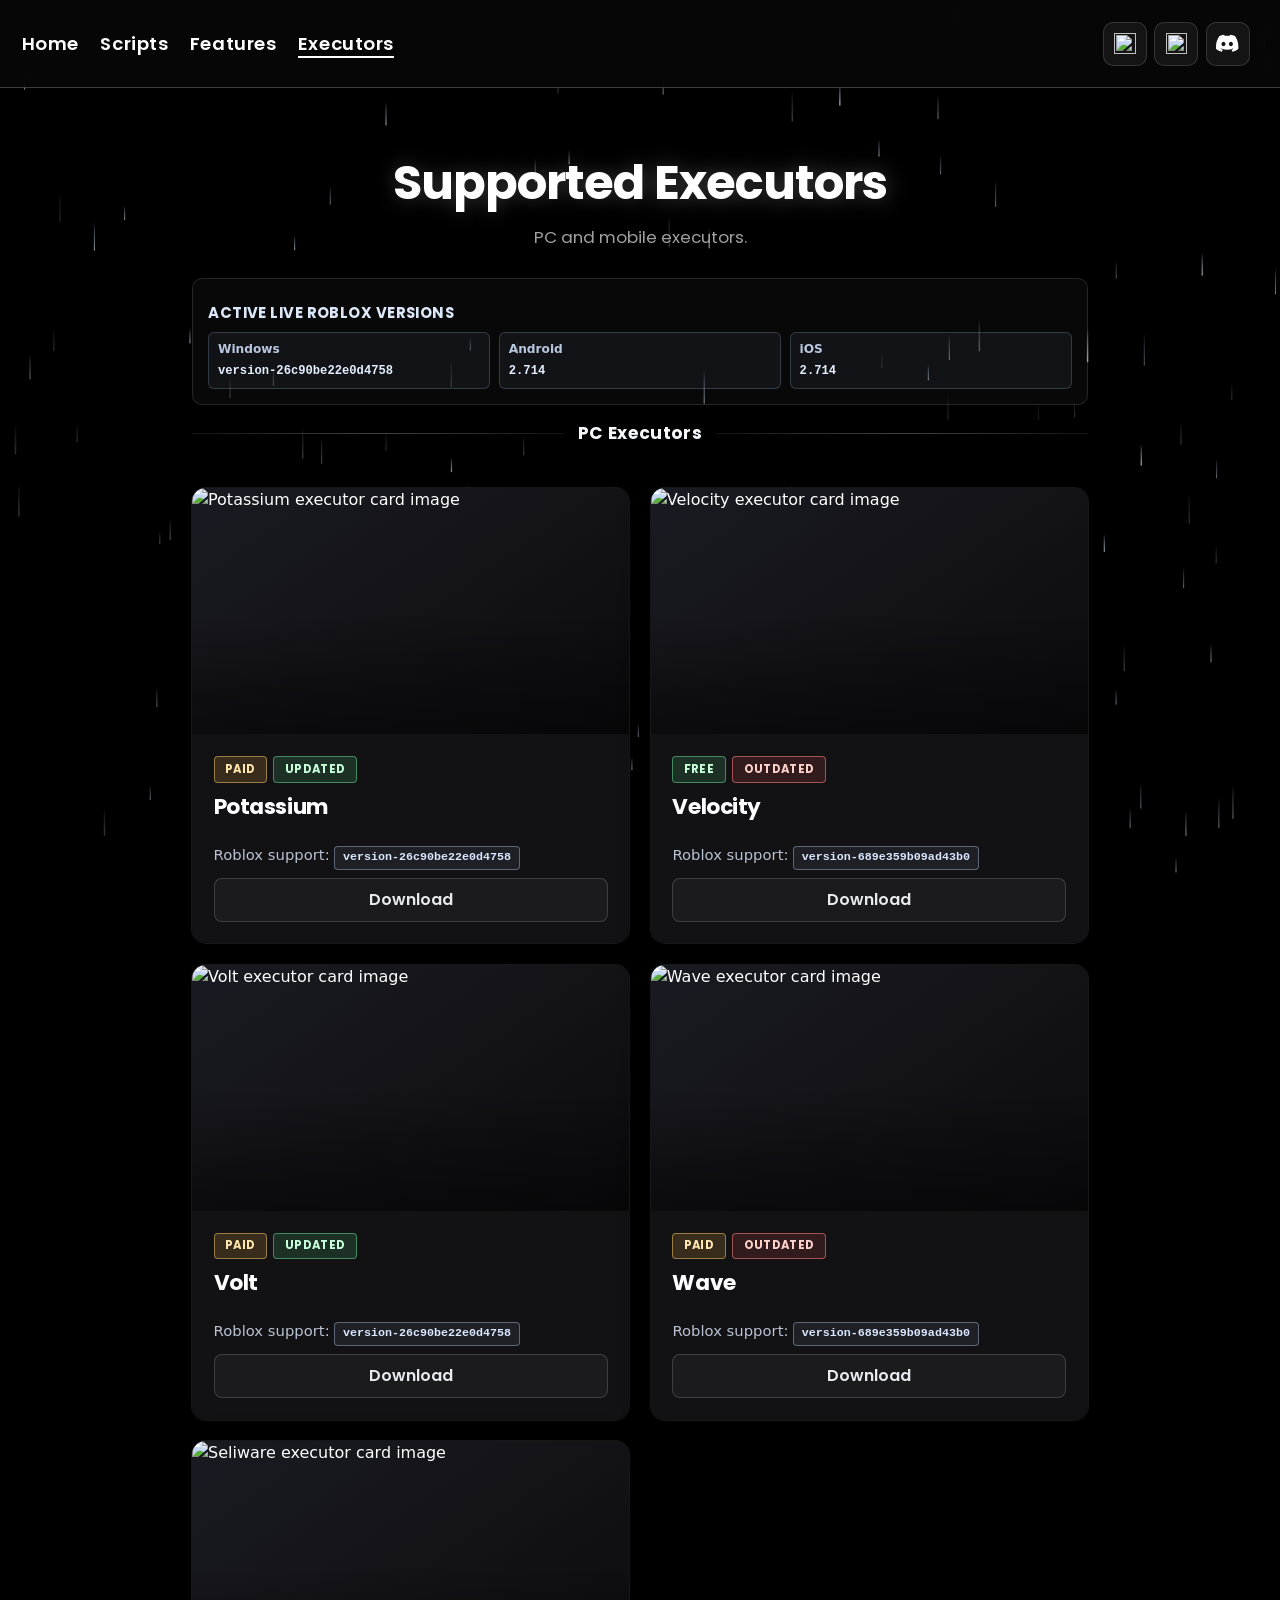
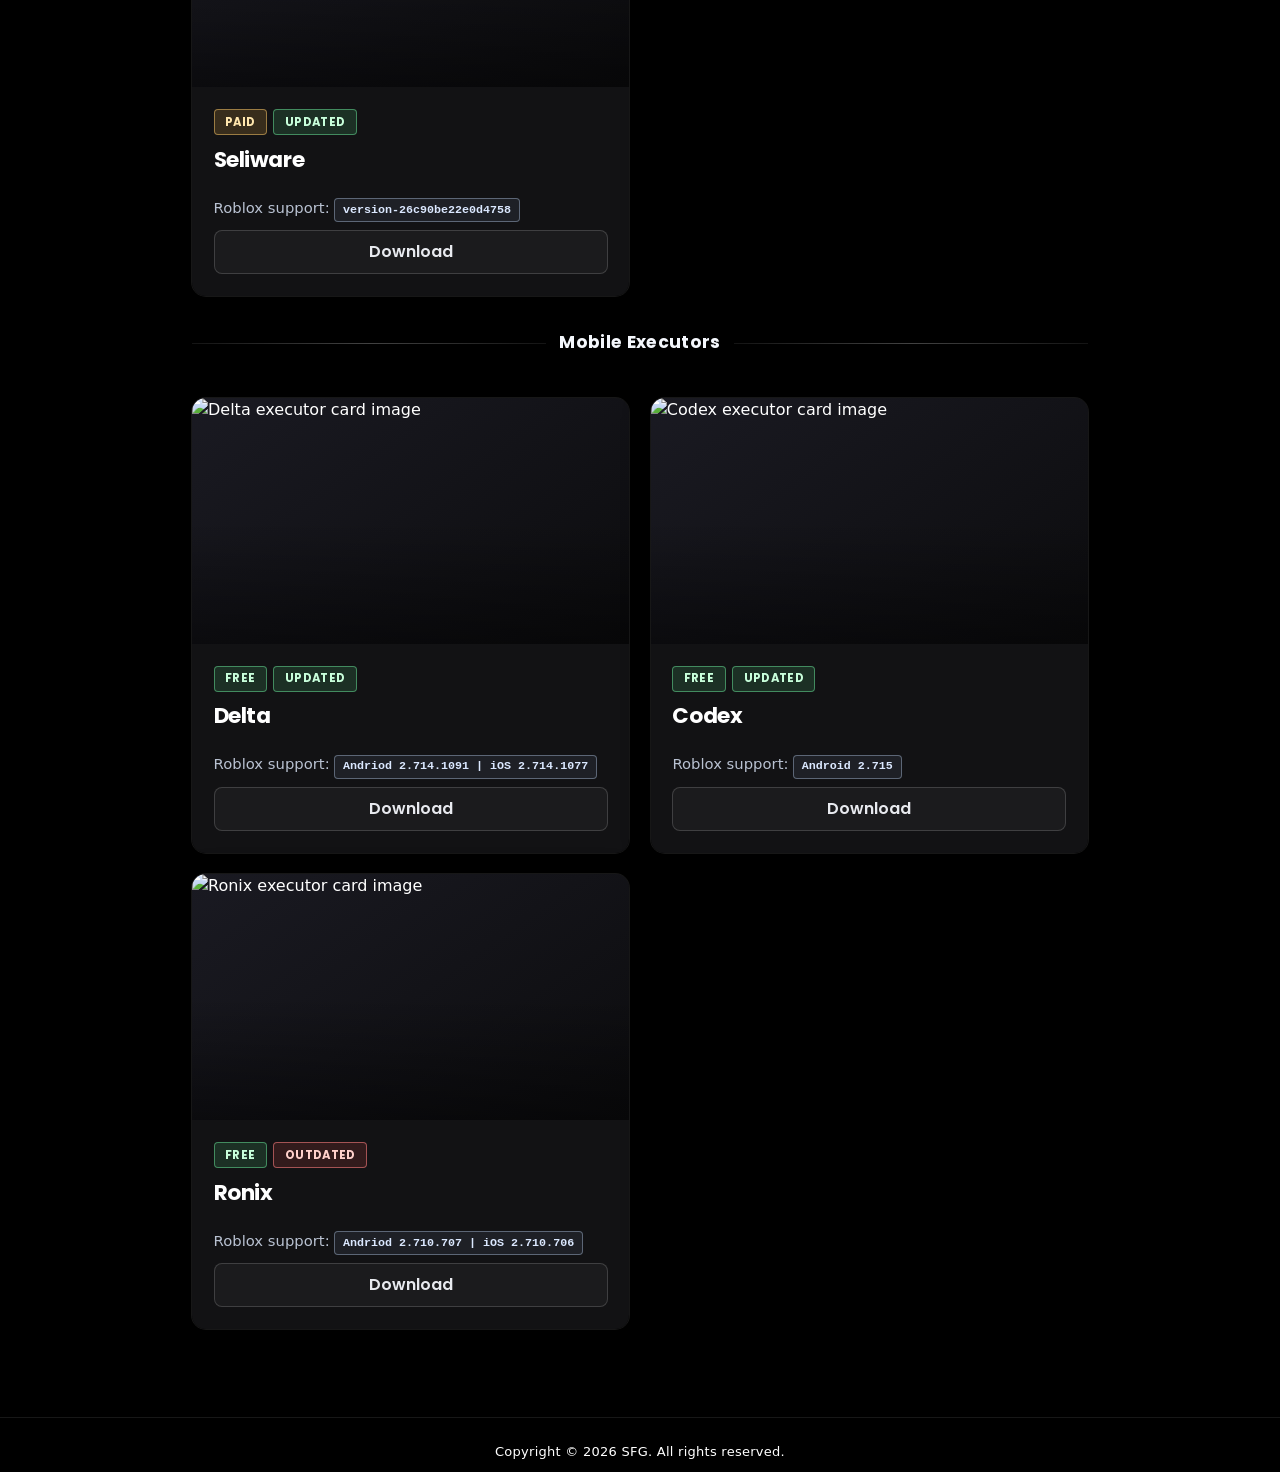
==== Executors Page/Executors.html @ 829e00ff "SFG Website" ====
<!DOCTYPE html>
<html lang="en">
<head>
  <meta charset="UTF-8">
  <meta name="viewport" content="width=device-width, initial-scale=1.0, viewport-fit=cover">
  <title>SFG | Executors</title>
  <link rel="preconnect" href="https://fonts.googleapis.com">
  <link rel="preconnect" href="https://fonts.gstatic.com" crossorigin>
  <link href="https://fonts.googleapis.com/css2?family=Poppins:wght@400;600;700&display=swap" rel="stylesheet">
  <link rel="stylesheet" href="../Home%20Page/assets/css/style.css">
</head>
<body ontouchstart="">
  <div class="snow-overlay" aria-hidden="true"></div>
  <header>
    <nav class="site-nav" aria-label="Main">
      <a class="site-nav-link" href="../Home%20Page/index.html">Home</a>
      <a class="site-nav-link" href="../Scripts%20Page/Scripts.html">Scripts</a>
      <a class="site-nav-link" href="../Features%20Page/Features.html">Features</a>
      <a class="site-nav-link is-current" href="Executors.html" aria-current="page">Executors</a>
    </nav>
    <div class="site-header-actions">
      <a
        class="site-header-icon site-header-icon--scriptblox"
        href="https://scriptblox.com/u/scriptsforgames"
        target="_blank"
        rel="noopener noreferrer"
        aria-label="ScriptsForGames on Scriptblox (opens in new tab)"
      >
        <img src="https://scriptblox.com/favicon.ico" alt="" width="22" height="22" decoding="async">
      </a>
      <a
        class="site-header-icon site-header-icon--rscripts"
        href="https://rscripts.net/@scriptsforgames"
        target="_blank"
        rel="noopener noreferrer"
        aria-label="ScriptsForGames on rscripts.net (opens in new tab)"
      >
        <img src="https://rscripts.net/favicon.ico" alt="" width="22" height="22" decoding="async">
      </a>
      <a
        class="site-header-icon site-header-icon--discord"
        href="https://discord.com/invite/77AYzh3rKb"
        target="_blank"
        rel="noopener noreferrer"
        aria-label="Join SFG on Discord (opens in new tab)"
      >
        <svg xmlns="http://www.w3.org/2000/svg" viewBox="0 0 24 24" width="24" height="24" fill="currentColor" aria-hidden="true">
          <path d="M20.317 4.37a19.791 19.791 0 0 0-4.885-1.515.074.074 0 0 0-.079.037c-.21.375-.444.864-.608 1.25a18.27 18.27 0 0 0-5.525 0 12.64 12.64 0 0 0-.617-1.25.077.077 0 0 0-.079-.037A19.736 19.736 0 0 0 3.677 4.37a.07.07 0 0 0-.032.027C.533 9.046-.32 13.58.099 18.057a.082.082 0 0 0 .031.057 19.9 19.9 0 0 0 5.993 3.03.078.078 0 0 0 .084-.028 14.09 14.09 0 0 0 1.226-1.994.076.076 0 0 0-.041-.106 13.107 13.107 0 0 1-1.872-.892.077.077 0 0 1-.008-.128 10.2 10.2 0 0 0 .372-.292.074.074 0 0 1 .077-.01c3.928 1.793 8.18 1.793 12.062 0a.074.074 0 0 1 .078.01c.12.098.246.198.373.292a.077.077 0 0 1-.006.127 12.299 12.299 0 0 1-1.873.892.077.077 0 0 0-.041.107c.36.698.772 1.362 1.225 1.993a.076.076 0 0 0 .084.028 19.876 19.876 0 0 0 6.002-3.03.077.077 0 0 0 .032-.054c.5-5.177-.838-9.674-3.549-13.66a.061.061 0 0 0-.031-.03zM8.02 15.33c-1.183 0-2.157-1.085-2.157-2.419 0-1.333.956-2.419 2.157-2.419 1.21 0 2.176 1.096 2.157 2.42 0 1.333-.956 2.418-2.157 2.418zm7.975 0c-1.183 0-2.157-1.085-2.157-2.419 0-1.333.955-2.419 2.157-2.419 1.21 0 2.176 1.096 2.157 2.42 0 1.333-.946 2.418-2.157 2.418z"/>
        </svg>
      </a>
    </div>
  </header>

  <main>
    <section class="hero-welcome" aria-labelledby="executors-heading">
      <h1 id="executors-heading">
        <span class="hero-title-start">Supported </span><span class="hero-title-accent">Executors</span>
      </h1>
      <p class="hero-lede">PC and mobile executors.</p>
    </section>

    <section class="live-versions" aria-label="Active live Roblox versions">
      <p class="live-versions-title">Active LIVE Roblox Versions</p>
      <div class="live-versions-grid">
        <div class="live-version-item">
          <span class="live-version-label">Windows</span>
          <span class="live-version-value">version-26c90be22e0d4758</span>
        </div>
        <div class="live-version-item">
          <span class="live-version-label">Android</span>
          <span class="live-version-value">2.714</span>
        </div>
        <div class="live-version-item">
          <span class="live-version-label">iOS</span>
          <span class="live-version-value">2.714</span>
        </div>
      </div>
    </section>

    <section class="executors-stack" aria-label="Executor lists">
      <div class="executors-divider" role="heading" aria-level="2">PC Executors</div>
      <div class="scripts-section" aria-label="PC executor cards">
        <article class="script-card executor-card js-executor-card" data-executor-name="Potassium" data-executor-platform="Windows">
          <div class="script-card-media">
            <img class="script-card-img" src="https://placehold.co/512x288/0d1117/e5ecf5?text=Potassium" alt="Potassium executor card image" width="512" height="288" loading="lazy">
          </div>
          <div class="script-card-body">
            <div class="executor-tags">
              <span class="executor-tag executor-tag--paid">Paid</span>
              <span class="executor-tag executor-tag--status executor-tag--updated">Updated</span>
            </div>
            <h2 class="script-card-title">Potassium</h2>
            <p class="executor-meta">Roblox support: <span class="executor-version-chip">version-26c90be22e0d4758</span></p>
            <div class="executor-card-row">
              <a class="btn-card-action js-executor-download" href="https://whatexpsare.online/" target="_blank" rel="noopener noreferrer">Download</a>
            </div>
          </div>
        </article>

        <article class="script-card executor-card js-executor-card" data-executor-name="Velocity" data-executor-platform="Windows">
          <div class="script-card-media">
            <img class="script-card-img" src="https://placehold.co/512x288/0d1117/e5ecf5?text=Velocity" alt="Velocity executor card image" width="512" height="288" loading="lazy">
          </div>
          <div class="script-card-body">
            <div class="executor-tags">
              <span class="executor-tag executor-tag--free">Free</span>
              <span class="executor-tag executor-tag--status executor-tag--outdated">Outdated</span>
            </div>
            <h2 class="script-card-title">Velocity</h2>
            <p class="executor-meta">Roblox support: <span class="executor-version-chip">version-689e359b09ad43b0</span></p>
            <div class="executor-card-row">
              <a class="btn-card-action js-executor-download" href="https://whatexpsare.online/" target="_blank" rel="noopener noreferrer">Download</a>
            </div>
          </div>
        </article>

        <article class="script-card executor-card js-executor-card" data-executor-name="Volt" data-executor-platform="Windows">
          <div class="script-card-media">
            <img class="script-card-img" src="https://placehold.co/512x288/0d1117/e5ecf5?text=Volt" alt="Volt executor card image" width="512" height="288" loading="lazy">
          </div>
          <div class="script-card-body">
            <div class="executor-tags">
              <span class="executor-tag executor-tag--paid">Paid</span>
              <span class="executor-tag executor-tag--status executor-tag--updated">Updated</span>
            </div>
            <h2 class="script-card-title">Volt</h2>
            <p class="executor-meta">Roblox support: <span class="executor-version-chip">version-26c90be22e0d4758</span></p>
            <div class="executor-card-row">
              <a class="btn-card-action js-executor-download" href="https://whatexpsare.online/" target="_blank" rel="noopener noreferrer">Download</a>
            </div>
          </div>
        </article>

        <article class="script-card executor-card js-executor-card" data-executor-name="Wave" data-executor-platform="Windows">
          <div class="script-card-media">
            <img class="script-card-img" src="https://placehold.co/512x288/0d1117/e5ecf5?text=Wave" alt="Wave executor card image" width="512" height="288" loading="lazy">
          </div>
          <div class="script-card-body">
            <div class="executor-tags">
              <span class="executor-tag executor-tag--paid">Paid</span>
              <span class="executor-tag executor-tag--status executor-tag--outdated">Outdated</span>
            </div>
            <h2 class="script-card-title">Wave</h2>
            <p class="executor-meta">Roblox support: <span class="executor-version-chip">version-689e359b09ad43b0</span></p>
            <div class="executor-card-row">
              <a class="btn-card-action js-executor-download" href="https://whatexpsare.online/" target="_blank" rel="noopener noreferrer">Download</a>
            </div>
          </div>
        </article>

        <article class="script-card executor-card js-executor-card" data-executor-name="Seliware" data-executor-platform="Windows">
          <div class="script-card-media">
            <img class="script-card-img" src="https://placehold.co/512x288/0d1117/e5ecf5?text=Seliware" alt="Seliware executor card image" width="512" height="288" loading="lazy">
          </div>
          <div class="script-card-body">
            <div class="executor-tags">
              <span class="executor-tag executor-tag--paid">Paid</span>
              <span class="executor-tag executor-tag--status executor-tag--updated">Updated</span>
            </div>
            <h2 class="script-card-title">Seliware</h2>
            <p class="executor-meta">Roblox support: <span class="executor-version-chip">version-26c90be22e0d4758</span></p>
            <div class="executor-card-row">
              <a class="btn-card-action js-executor-download" href="https://whatexpsare.online/" target="_blank" rel="noopener noreferrer">Download</a>
            </div>
          </div>
        </article>
      </div>

      <div class="executors-divider" role="heading" aria-level="2">Mobile Executors</div>
      <div class="scripts-section" aria-label="Mobile executor cards">
        <article class="script-card executor-card js-executor-card" data-executor-name="Delta" data-executor-platform="Mobile">
          <div class="script-card-media">
            <img class="script-card-img" src="https://placehold.co/512x288/0d1117/e5ecf5?text=Delta" alt="Delta executor card image" width="512" height="288" loading="lazy">
          </div>
          <div class="script-card-body">
            <div class="executor-tags">
              <span class="executor-tag executor-tag--free">Free</span>
              <span class="executor-tag executor-tag--status executor-tag--updated">Updated</span>
            </div>
            <h2 class="script-card-title">Delta</h2>
            <p class="executor-meta">Roblox support: <span class="executor-version-chip">Andriod 2.714.1091 | iOS 2.714.1077</span></p>
            <div class="executor-card-row">
              <a class="btn-card-action js-executor-download" href="https://whatexpsare.online/" target="_blank" rel="noopener noreferrer">Download</a>
            </div>
          </div>
        </article>

        <article class="script-card executor-card js-executor-card" data-executor-name="Codex" data-executor-platform="Android" data-download-url="https://codex.lol/">
          <div class="script-card-media">
            <img class="script-card-img" src="https://placehold.co/512x288/0d1117/e5ecf5?text=Codex" alt="Codex executor card image" width="512" height="288" loading="lazy">
          </div>
          <div class="script-card-body">
            <div class="executor-tags">
              <span class="executor-tag executor-tag--free">Free</span>
              <span class="executor-tag executor-tag--status executor-tag--updated">Updated</span>
            </div>
            <h2 class="script-card-title">Codex</h2>
            <p class="executor-meta">Roblox support: <span class="executor-version-chip">Android 2.715</span></p>
            <div class="executor-card-row">
              <a class="btn-card-action js-executor-download" href="https://codex.lol/" target="_blank" rel="noopener noreferrer">Download</a>
            </div>
          </div>
        </article>

        <article class="script-card executor-card js-executor-card" data-executor-name="Ronix" data-executor-platform="Android" data-download-url="https://wearedevs.net/d/Ronix">
          <div class="script-card-media">
            <img class="script-card-img" src="https://placehold.co/512x288/0d1117/e5ecf5?text=Ronix" alt="Ronix executor card image" width="512" height="288" loading="lazy">
          </div>
          <div class="script-card-body">
            <div class="executor-tags">
              <span class="executor-tag executor-tag--free">Free</span>
              <span class="executor-tag executor-tag--status executor-tag--outdated">Outdated</span>
            </div>
            <h2 class="script-card-title">Ronix</h2>
            <p class="executor-meta">Roblox support: <span class="executor-version-chip">Andriod 2.710.707 | iOS 2.710.706</span></p>
            <div class="executor-card-row">
              <a class="btn-card-action js-executor-download" href="https://wearedevs.net/d/Ronix" target="_blank" rel="noopener noreferrer">Download</a>
            </div>
          </div>
        </article>
      </div>
    </section>
  </main>

  <footer class="site-footer">
    <p class="site-footer-copy">Copyright © 2026 SFG. All rights reserved.</p>
  </footer>
  <script src="../Home%20Page/assets/js/nav-prefetch.js"></script>
  <script src="../Home%20Page/assets/js/snow.js"></script>
</body>
</html>
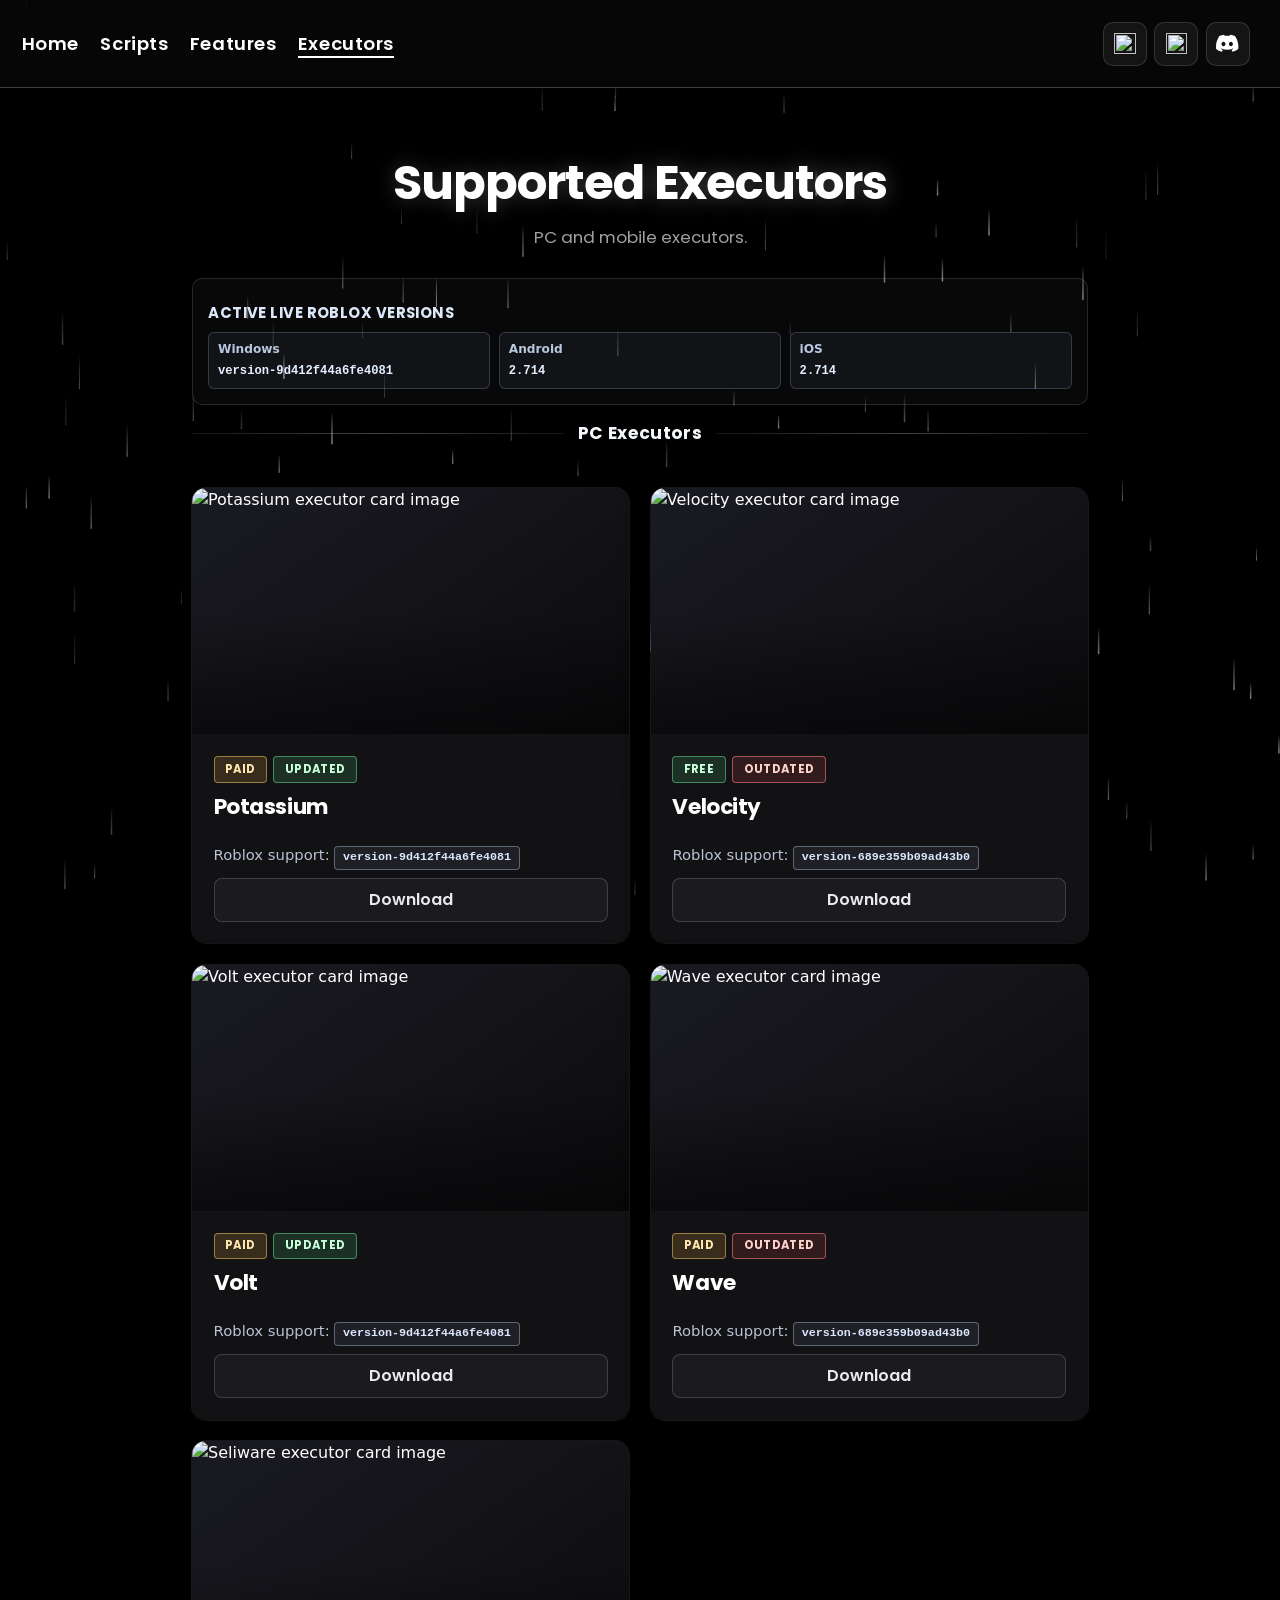
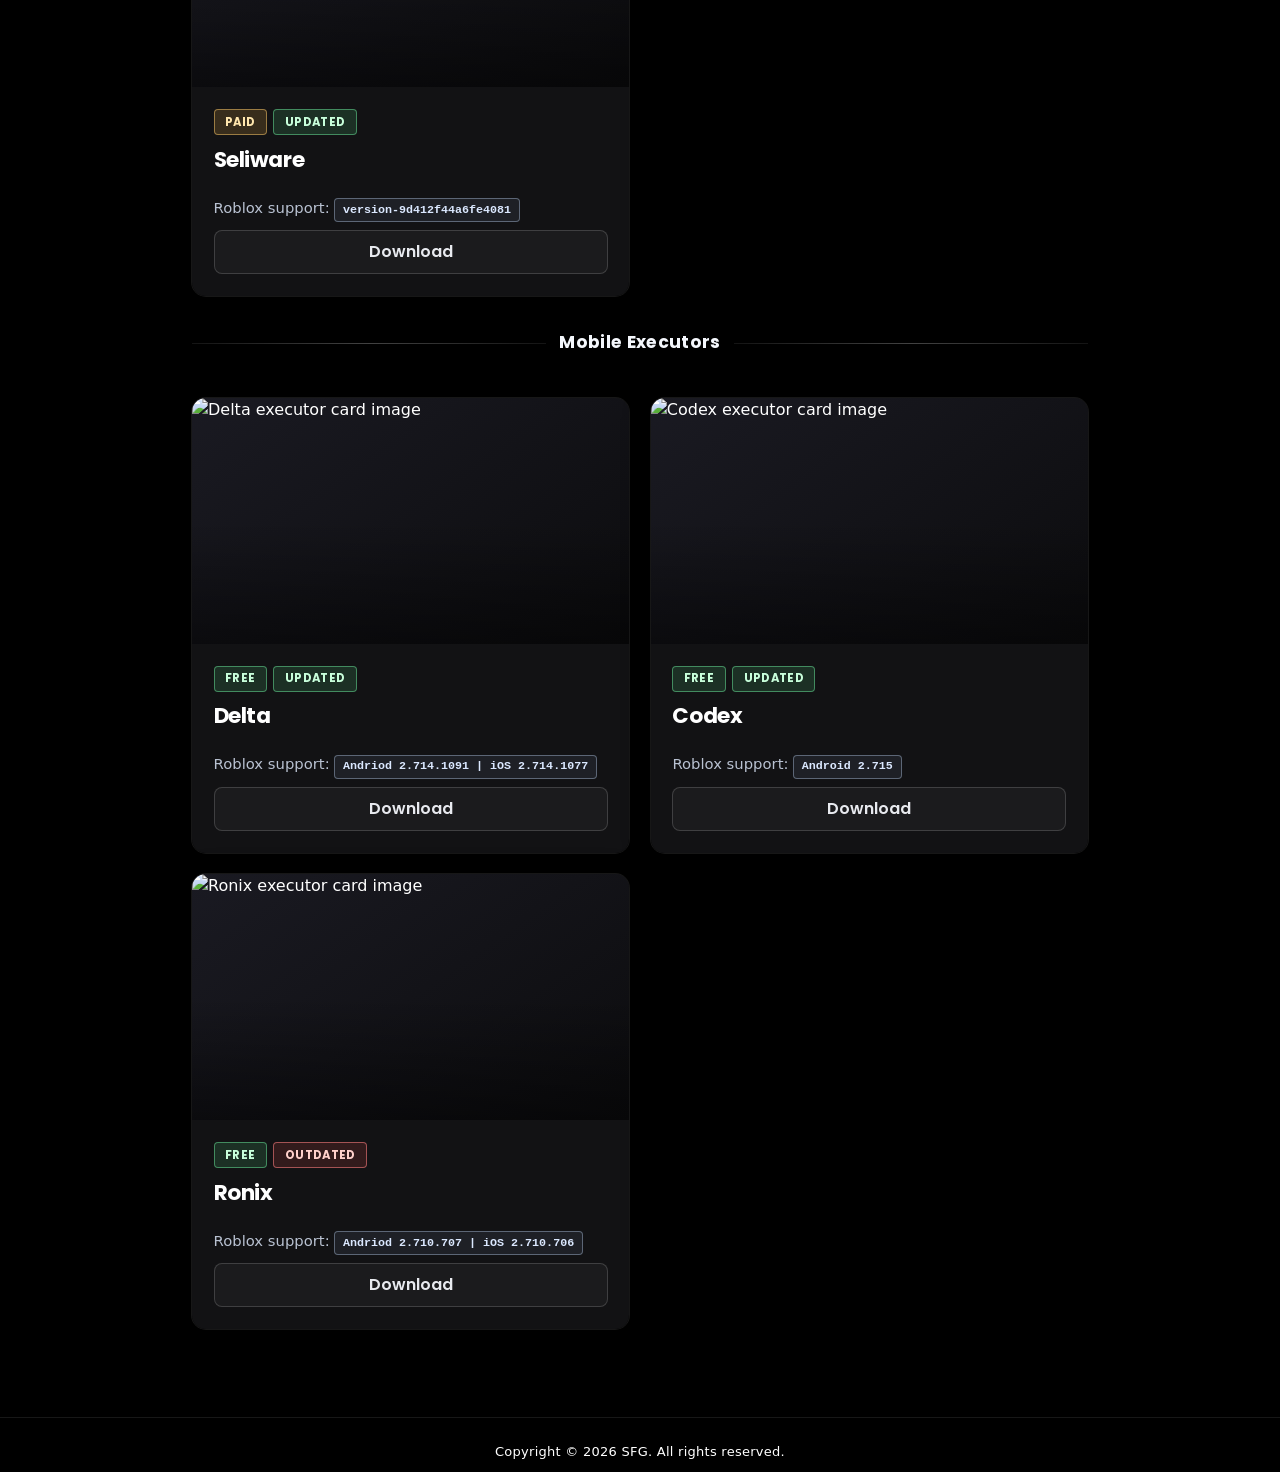
==== commit 7238f468: "Updated the 'Driving Empire' features list and Loadstring." ====
--- a/Executors Page/Executors.html
+++ b/Executors Page/Executors.html
@@ -64,7 +64,7 @@
       <div class="live-versions-grid">
         <div class="live-version-item">
           <span class="live-version-label">Windows</span>
-          <span class="live-version-value">version-26c90be22e0d4758</span>
+          <span class="live-version-value">version-9d412f44a6fe4081</span>
         </div>
         <div class="live-version-item">
           <span class="live-version-label">Android</span>
@@ -90,7 +90,7 @@
               <span class="executor-tag executor-tag--status executor-tag--updated">Updated</span>
             </div>
             <h2 class="script-card-title">Potassium</h2>
-            <p class="executor-meta">Roblox support: <span class="executor-version-chip">version-26c90be22e0d4758</span></p>
+            <p class="executor-meta">Roblox support: <span class="executor-version-chip">version-9d412f44a6fe4081</span></p>
             <div class="executor-card-row">
               <a class="btn-card-action js-executor-download" href="https://whatexpsare.online/" target="_blank" rel="noopener noreferrer">Download</a>
             </div>
@@ -124,7 +124,7 @@
               <span class="executor-tag executor-tag--status executor-tag--updated">Updated</span>
             </div>
             <h2 class="script-card-title">Volt</h2>
-            <p class="executor-meta">Roblox support: <span class="executor-version-chip">version-26c90be22e0d4758</span></p>
+            <p class="executor-meta">Roblox support: <span class="executor-version-chip">version-9d412f44a6fe4081</span></p>
             <div class="executor-card-row">
               <a class="btn-card-action js-executor-download" href="https://whatexpsare.online/" target="_blank" rel="noopener noreferrer">Download</a>
             </div>
@@ -158,7 +158,7 @@
               <span class="executor-tag executor-tag--status executor-tag--updated">Updated</span>
             </div>
             <h2 class="script-card-title">Seliware</h2>
-            <p class="executor-meta">Roblox support: <span class="executor-version-chip">version-26c90be22e0d4758</span></p>
+            <p class="executor-meta">Roblox support: <span class="executor-version-chip">version-9d412f44a6fe4081</span></p>
             <div class="executor-card-row">
               <a class="btn-card-action js-executor-download" href="https://whatexpsare.online/" target="_blank" rel="noopener noreferrer">Download</a>
             </div>
